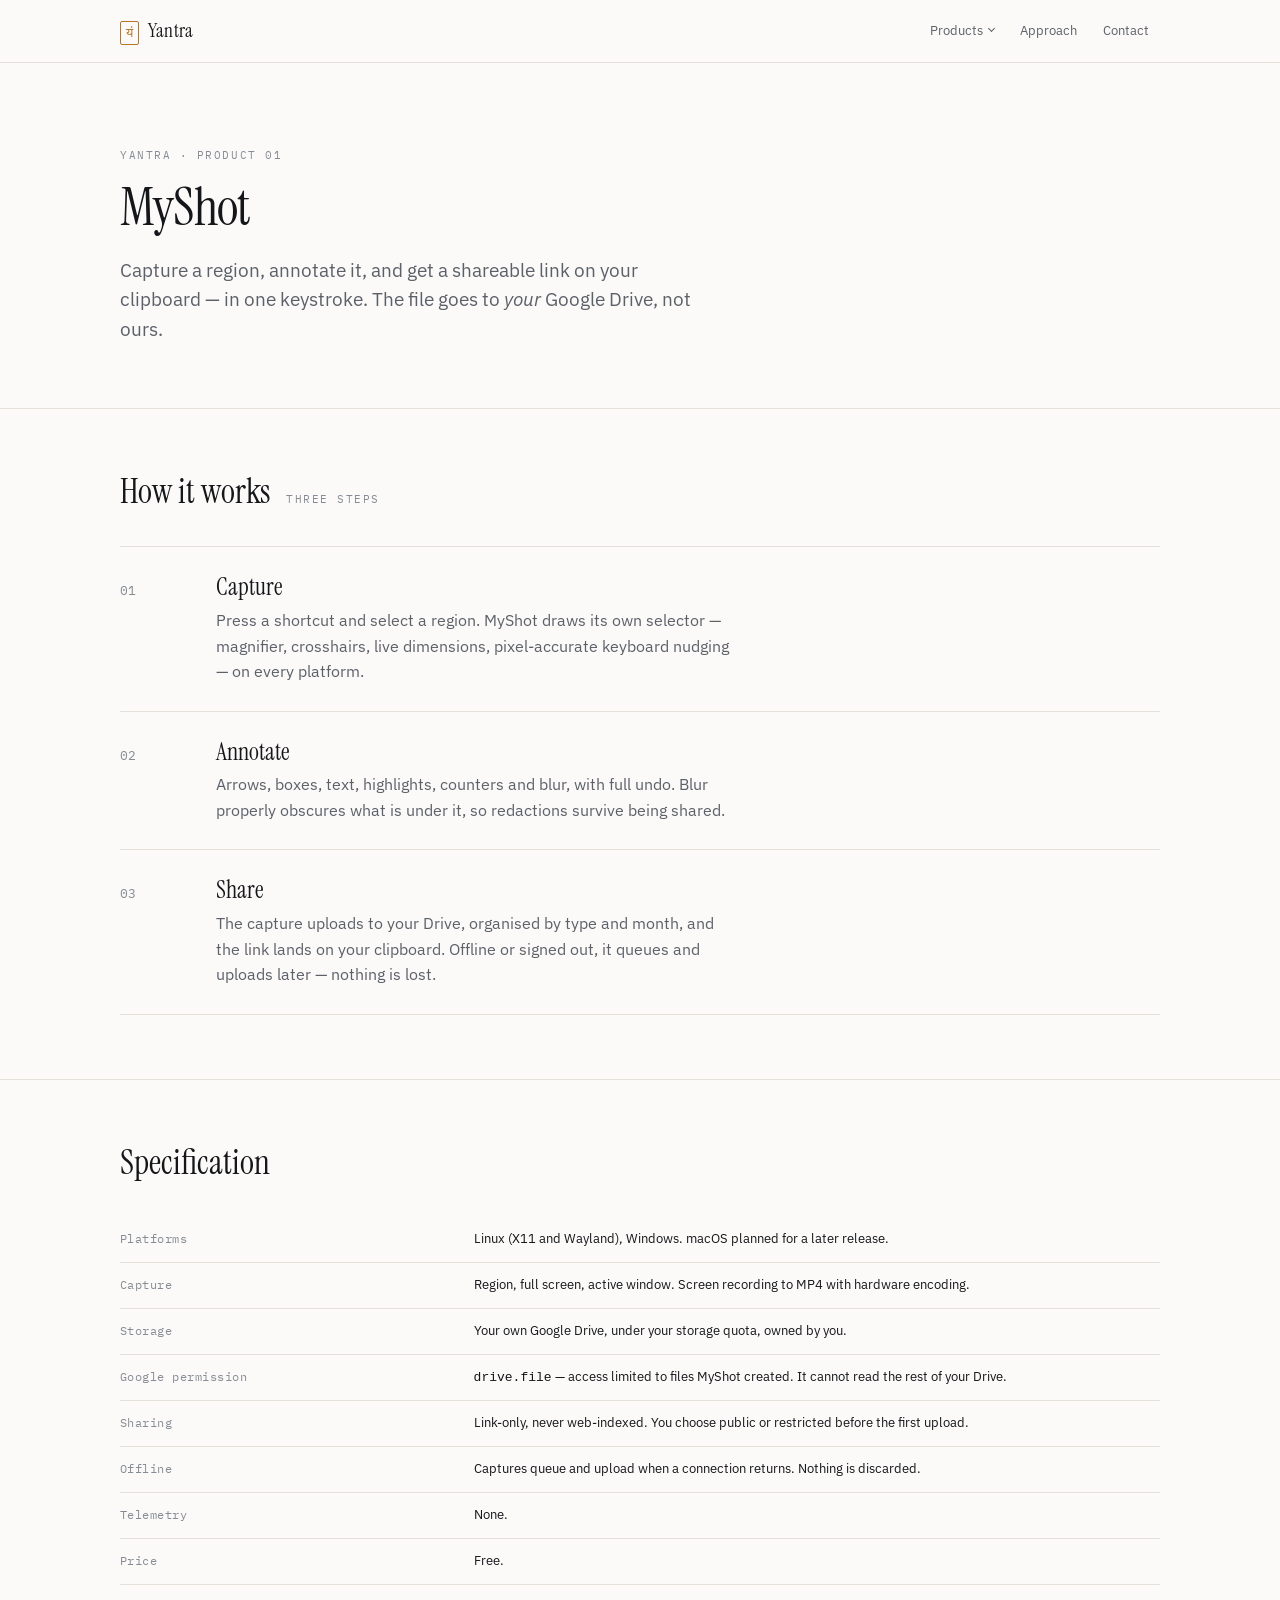
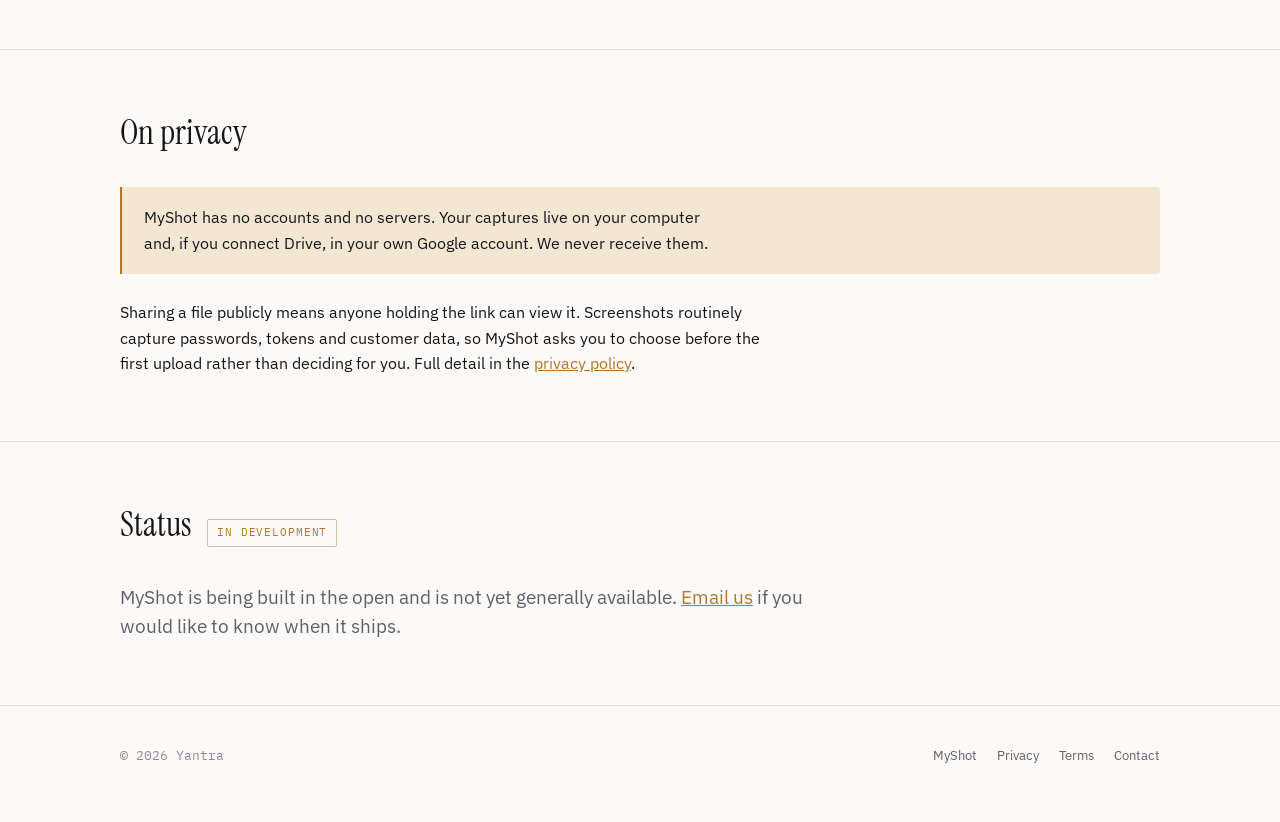
==== myshot.html @ 0539011c "Rebuild as the Yantra company site with product navigation Company homepage for Yantra, with MyShot " ====
<!DOCTYPE html>
<html lang="en">
<head>
<title>MyShot by Yantra</title>
<meta name="description" content="Screenshots and screen recording that upload to your own Google Drive and put a shareable link on your clipboard.">
<meta charset="utf-8">
<meta name="viewport" content="width=device-width, initial-scale=1">
<link rel="preconnect" href="https://fonts.googleapis.com">
<link rel="preconnect" href="https://fonts.gstatic.com" crossorigin>
<link rel="stylesheet" href="https://fonts.googleapis.com/css2?family=IBM+Plex+Mono:wght@400&family=IBM+Plex+Sans:wght@400;600&family=Instrument+Serif&display=swap">
<link rel="stylesheet" href="style.css">
</head>
<body>
<header class="masthead">
  <div class="wrap">
    <a class="mark" href="index.html"><span class="glyph">यं</span>Yantra</a>
    <nav class="nav" aria-label="Primary">
      <details class="menu">
        <summary aria-haspopup="true">Products</summary>
        <div class="menu-panel">
          <a class="menu-item" href="myshot.html"><b>MyShot</b><span>Screenshots and recordings, shared to your own Drive</span></a>
          <a class="menu-item" href="index.html#products"><b>Product Search for Shopify</b><span>Search that understands intent, not keywords</span></a>
          <a class="menu-item" href="index.html#products"><b>Conversion Tracking for Shopify</b><span>Attribution and analytics for merchants</span></a>
        </div>
      </details>
      <a href="index.html#approach">Approach</a>
      <a href="index.html#contact">Contact</a>
    </nav>
  </div>
</header>
<main>
<section class="hero">
  <div class="wrap">
    <p class="label" style="margin-bottom:16px">Yantra · Product 01</p>
    <h1>MyShot</h1>
    <p class="lede">Capture a region, annotate it, and get a shareable link on your clipboard — in one
    keystroke. The file goes to <em>your</em> Google Drive, not ours.</p>
  </div>
</section>

<section class="section">
  <div class="wrap">
    <div class="section-head"><h2>How it works</h2><span class="label">Three steps</span></div>
    <div class="ledger">
      <div class="entry">
        <span class="entry-index">01</span>
        <span class="entry-body">
          <span class="entry-name">Capture</span>
          <span class="entry-desc">Press a shortcut and select a region. MyShot draws its own selector —
          magnifier, crosshairs, live dimensions, pixel-accurate keyboard nudging — on every platform.</span>
        </span>
      </div>
      <div class="entry">
        <span class="entry-index">02</span>
        <span class="entry-body">
          <span class="entry-name">Annotate</span>
          <span class="entry-desc">Arrows, boxes, text, highlights, counters and blur, with full undo.
          Blur properly obscures what is under it, so redactions survive being shared.</span>
        </span>
      </div>
      <div class="entry">
        <span class="entry-index">03</span>
        <span class="entry-body">
          <span class="entry-name">Share</span>
          <span class="entry-desc">The capture uploads to your Drive, organised by type and month, and the
          link lands on your clipboard. Offline or signed out, it queues and uploads later — nothing is lost.</span>
        </span>
      </div>
    </div>
  </div>
</section>

<section class="section">
  <div class="wrap">
    <div class="section-head"><h2>Specification</h2></div>
    <div class="table-scroll">
      <table class="spec">
        <tbody>
          <tr><th>Platforms</th><td>Linux (X11 and Wayland), Windows. macOS planned for a later release.</td></tr>
          <tr><th>Capture</th><td>Region, full screen, active window. Screen recording to MP4 with hardware encoding.</td></tr>
          <tr><th>Storage</th><td>Your own Google Drive, under your storage quota, owned by you.</td></tr>
          <tr><th>Google permission</th><td><code>drive.file</code> — access limited to files MyShot created. It cannot read the rest of your Drive.</td></tr>
          <tr><th>Sharing</th><td>Link-only, never web-indexed. You choose public or restricted before the first upload.</td></tr>
          <tr><th>Offline</th><td>Captures queue and upload when a connection returns. Nothing is discarded.</td></tr>
          <tr><th>Telemetry</th><td>None.</td></tr>
          <tr><th>Price</th><td>Free.</td></tr>
        </tbody>
      </table>
    </div>
  </div>
</section>

<section class="section">
  <div class="wrap">
    <div class="section-head"><h2>On privacy</h2></div>
    <div class="note">
      <p>MyShot has no accounts and no servers. Your captures live on your computer and, if you connect
      Drive, in your own Google account. We never receive them.</p>
    </div>
    <p>Sharing a file publicly means anyone holding the link can view it. Screenshots routinely capture
    passwords, tokens and customer data, so MyShot asks you to choose before the first upload rather than
    deciding for you. Full detail in the <a href="privacy.html" style="color:var(--brass)">privacy policy</a>.</p>
  </div>
</section>

<section class="section">
  <div class="wrap">
    <div class="section-head"><h2>Status</h2><span class="chip building">In development</span></div>
    <p class="lede">MyShot is being built in the open and is not yet generally available.
    <a href="mailto:aryavikram06@gmail.com" style="color:var(--brass)">Email us</a> if you would like to know when it ships.</p>
  </div>
</section>
</main>
<footer class="foot">
  <div class="wrap">
    <span class="colophon">© 2026 Yantra</span>
    <nav class="foot-links" aria-label="Footer">
      <a href="myshot.html">MyShot</a>
      <a href="privacy.html">Privacy</a>
      <a href="terms.html">Terms</a>
      <a href="mailto:aryavikram06@gmail.com">Contact</a>
    </nav>
  </div>
</footer>
<script>
  // Close the products menu on outside click or Escape.
  document.addEventListener('click', function (e) {
    document.querySelectorAll('details.menu[open]').forEach(function (d) {
      if (!d.contains(e.target)) d.removeAttribute('open');
    });
  });
  document.addEventListener('keydown', function (e) {
    if (e.key === 'Escape') {
      document.querySelectorAll('details.menu[open]').forEach(function (d) {
        d.removeAttribute('open');
      });
    }
  });
</script>
</body>
</html>
---- style.css ----
/* Yantra — instrument-panel design system.
   Light is the base palette; dark redefines tokens only. */

:root {
  --paper:   #FBFAF8;
  --surface: #FFFFFF;
  --ink:     #14161A;
  --muted:   #5C6169;
  --faint:   #868C95;
  --rule:    #E4E1DB;
  --rule-strong: #CFCBC3;
  --brass:   #B4762A;
  --brass-soft: #F3E7D4;
  --ok:      #2F6B4F;

  --measure: 66ch;
  --gutter: 20px;
  --max: 1080px;

  --step--1: 0.8125rem;
  --step-0:  1rem;
  --step-1:  1.1875rem;
  --step-2:  1.5rem;
  --step-3:  2.125rem;
  --step-4:  3.25rem;

  --sans: "IBM Plex Sans", -apple-system, BlinkMacSystemFont, "Segoe UI", sans-serif;
  --serif: "Instrument Serif", Georgia, "Times New Roman", serif;
  --mono: "IBM Plex Mono", ui-monospace, "SF Mono", Menlo, monospace;
}

@media (prefers-color-scheme: dark) {
  :root:not([data-theme="light"]) {
    --paper:   #0F1216;
    --surface: #171B21;
    --ink:     #ECEDEF;
    --muted:   #98A0AA;
    --faint:   #6E7681;
    --rule:    #262C34;
    --rule-strong: #39424D;
    --brass:   #D69A4A;
    --brass-soft: #2A2218;
    --ok:      #63B08A;
  }
}
:root[data-theme="dark"] {
  --paper:#0F1216; --surface:#171B21; --ink:#ECEDEF; --muted:#98A0AA;
  --faint:#6E7681; --rule:#262C34; --rule-strong:#39424D;
  --brass:#D69A4A; --brass-soft:#2A2218; --ok:#63B08A;
}

*, *::before, *::after { box-sizing: border-box; }

html { -webkit-text-size-adjust: 100%; }

body {
  margin: 0;
  background: var(--paper);
  color: var(--ink);
  font-family: var(--sans);
  font-size: var(--step-0);
  line-height: 1.6;
  -webkit-font-smoothing: antialiased;
}

.wrap {
  max-width: var(--max);
  margin-inline: auto;
  padding-inline: var(--gutter);
}

a { color: inherit; }
a:focus-visible, button:focus-visible, summary:focus-visible {
  outline: 2px solid var(--brass);
  outline-offset: 3px;
  border-radius: 2px;
}

/* ---------- masthead ---------- */

.masthead {
  position: sticky;
  top: 0;
  z-index: 20;
  background: color-mix(in srgb, var(--paper) 88%, transparent);
  backdrop-filter: blur(10px);
  border-bottom: 1px solid var(--rule);
}
.masthead .wrap {
  display: flex;
  align-items: center;
  gap: 28px;
  min-height: 62px;
}

.mark {
  display: inline-flex;
  align-items: baseline;
  gap: 9px;
  text-decoration: none;
  font-family: var(--serif);
  font-size: var(--step-1);
  letter-spacing: 0.01em;
  margin-right: auto;
}
.mark .glyph {
  font-family: var(--mono);
  font-size: 0.68em;
  color: var(--brass);
  border: 1px solid var(--brass);
  border-radius: 2px;
  padding: 1px 5px;
  letter-spacing: 0;
}

.nav { display: flex; align-items: center; gap: 4px; flex-wrap: wrap; }
.nav a, .nav summary {
  font-size: var(--step--1);
  text-decoration: none;
  color: var(--muted);
  padding: 7px 11px;
  border-radius: 3px;
  cursor: pointer;
  white-space: nowrap;
}
.nav a:hover, .nav summary:hover { color: var(--ink); background: var(--brass-soft); }
.nav a[aria-current="page"] { color: var(--ink); }

/* products menu */
.menu { position: relative; }
.menu > summary { list-style: none; display: inline-flex; align-items: center; gap: 6px; }
.menu > summary::-webkit-details-marker { display: none; }
.menu > summary::after {
  content: "";
  width: 5px; height: 5px;
  border-right: 1.5px solid currentColor;
  border-bottom: 1.5px solid currentColor;
  transform: translateY(-2px) rotate(45deg);
}
.menu[open] > summary { color: var(--ink); background: var(--brass-soft); }
.menu-panel {
  position: absolute;
  top: calc(100% + 8px);
  right: 0;
  min-width: 288px;
  background: var(--surface);
  border: 1px solid var(--rule);
  border-radius: 4px;
  box-shadow: 0 12px 28px rgb(0 0 0 / 0.10);
  padding: 6px;
  display: grid;
  gap: 2px;
}
.menu-item {
  display: grid;
  gap: 2px;
  padding: 10px 12px;
  border-radius: 3px;
  text-decoration: none;
}
.menu-item:hover { background: var(--brass-soft); }
.menu-item b { font-weight: 600; font-size: var(--step-0); color: var(--ink); }
.menu-item span { font-size: var(--step--1); color: var(--muted); line-height: 1.4; }

/* ---------- type ---------- */

h1, h2, h3 { text-wrap: balance; margin: 0; font-weight: 400; }
h1 { font-family: var(--serif); font-size: var(--step-4); line-height: 1.02; letter-spacing: -0.015em; }
h2 { font-family: var(--serif); font-size: var(--step-3); line-height: 1.1; }
h3 { font-size: var(--step-1); font-weight: 600; line-height: 1.3; }

p { margin: 0; max-width: var(--measure); }
.lede { font-size: var(--step-1); color: var(--muted); line-height: 1.55; }

.label {
  font-family: var(--mono);
  font-size: 0.6875rem;
  letter-spacing: 0.14em;
  text-transform: uppercase;
  color: var(--faint);
}

/* ---------- sections ---------- */

.hero { padding-block: 84px 64px; }
.hero .devanagari {
  font-size: var(--step-2);
  color: var(--brass);
  margin-bottom: 14px;
  line-height: 1;
}
.hero h1 { margin-bottom: 22px; max-width: 16ch; }
.hero .lede { max-width: 54ch; }

.section { padding-block: 64px; border-top: 1px solid var(--rule); }
.section-head { display: flex; align-items: baseline; gap: 16px; margin-bottom: 36px; flex-wrap: wrap; }
.section-head h2 { flex: 0 0 auto; }

/* ---------- product ledger ---------- */

.ledger { display: grid; gap: 0; border-top: 1px solid var(--rule); }
.entry {
  display: grid;
  grid-template-columns: 4.5rem 1fr auto;
  gap: 8px 24px;
  align-items: baseline;
  padding-block: 26px;
  border-bottom: 1px solid var(--rule);
  text-decoration: none;
}
a.entry:hover { background: color-mix(in srgb, var(--brass-soft) 55%, transparent); }
a.entry:hover .entry-name { color: var(--brass); }
.entry-index { font-family: var(--mono); font-size: var(--step--1); color: var(--faint); }
.entry-body { display: grid; gap: 7px; }
.entry-name { font-family: var(--serif); font-size: var(--step-2); line-height: 1.15; }
.entry-desc { font-size: var(--step-0); color: var(--muted); max-width: 52ch; }
.entry-meta { font-family: var(--mono); font-size: var(--step--1); color: var(--faint); }

.chip {
  font-family: var(--mono);
  font-size: 0.6875rem;
  letter-spacing: 0.08em;
  text-transform: uppercase;
  padding: 4px 9px;
  border-radius: 2px;
  border: 1px solid var(--rule-strong);
  color: var(--muted);
  white-space: nowrap;
}
.chip.live { color: var(--ok); border-color: color-mix(in srgb, var(--ok) 45%, transparent); }
.chip.building { color: var(--brass); border-color: color-mix(in srgb, var(--brass) 45%, transparent); }

/* ---------- principles ---------- */

.principles { display: grid; grid-template-columns: repeat(auto-fit, minmax(240px, 1fr)); gap: 34px; }
.principle { display: grid; gap: 9px; align-content: start; }
.principle .label { border-top: 2px solid var(--brass); padding-top: 11px; }
.principle p { font-size: var(--step--1); color: var(--muted); line-height: 1.6; }

/* ---------- spec table ---------- */

.spec { width: 100%; border-collapse: collapse; font-size: var(--step--1); }
.spec th, .spec td { text-align: left; padding: 12px 14px 12px 0; border-bottom: 1px solid var(--rule); vertical-align: top; }
.spec th { font-family: var(--mono); font-weight: 400; color: var(--faint); width: 34%; font-size: 0.75rem; letter-spacing: 0.04em; }
.spec td { color: var(--ink); }
.table-scroll { overflow-x: auto; }

/* ---------- prose (privacy / terms) ---------- */

.prose { padding-block: 56px 72px; }
.prose h2 { font-size: var(--step-2); margin-top: 48px; margin-bottom: 14px; }
.prose h3 { margin-top: 28px; margin-bottom: 8px; }
.prose p, .prose ul { margin-block: 12px; }
.prose ul { padding-left: 20px; }
.prose li { margin-block: 6px; max-width: var(--measure); }
.prose a { color: var(--brass); text-underline-offset: 2px; }

.note {
  border-left: 2px solid var(--brass);
  background: var(--brass-soft);
  padding: 18px 22px;
  margin-block: 26px;
  border-radius: 0 3px 3px 0;
}
.note p { max-width: 58ch; }

/* ---------- footer ---------- */

.foot { border-top: 1px solid var(--rule); padding-block: 40px 56px; }
.foot .wrap { display: flex; gap: 24px 40px; flex-wrap: wrap; align-items: baseline; }
.foot-links { display: flex; gap: 20px; flex-wrap: wrap; margin-left: auto; }
.foot a { font-size: var(--step--1); color: var(--muted); text-decoration: none; }
.foot a:hover { color: var(--brass); }
.foot .colophon { font-family: var(--mono); font-size: var(--step--1); color: var(--faint); }

/* ---------- responsive ---------- */

@media (max-width: 720px) {
  :root { --step-4: 2.375rem; --step-3: 1.75rem; }
  .hero { padding-block: 52px 44px; }
  .section { padding-block: 48px; }
  .masthead .wrap { gap: 12px; min-height: 56px; flex-wrap: wrap; padding-block: 10px; }
  .nav { width: 100%; justify-content: flex-start; margin-left: -11px; }
  .menu-panel { right: auto; left: 0; min-width: min(288px, calc(100vw - 40px)); }
  .entry { grid-template-columns: 1fr auto; }
  .entry-index { display: none; }
}

@media (prefers-reduced-motion: reduce) {
  *, *::before, *::after { animation-duration: 0.01ms !important; transition-duration: 0.01ms !important; }
}
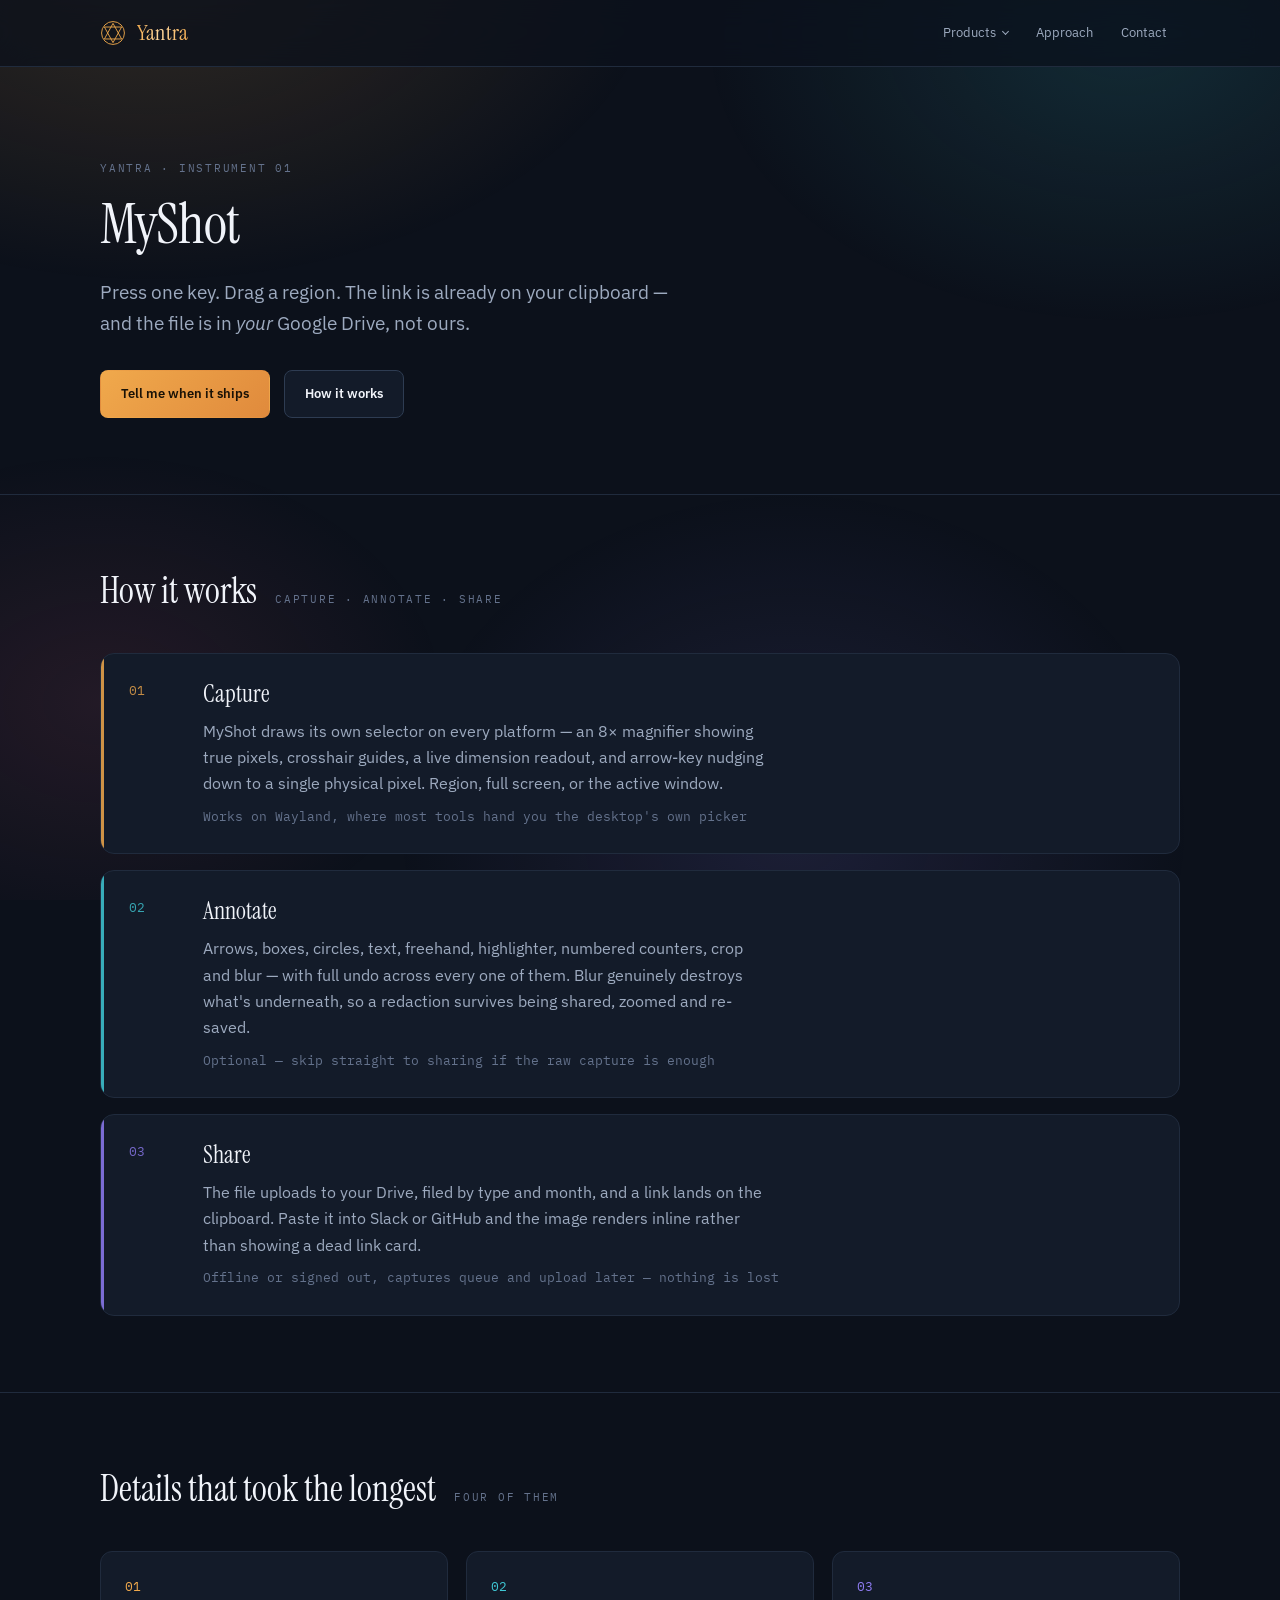
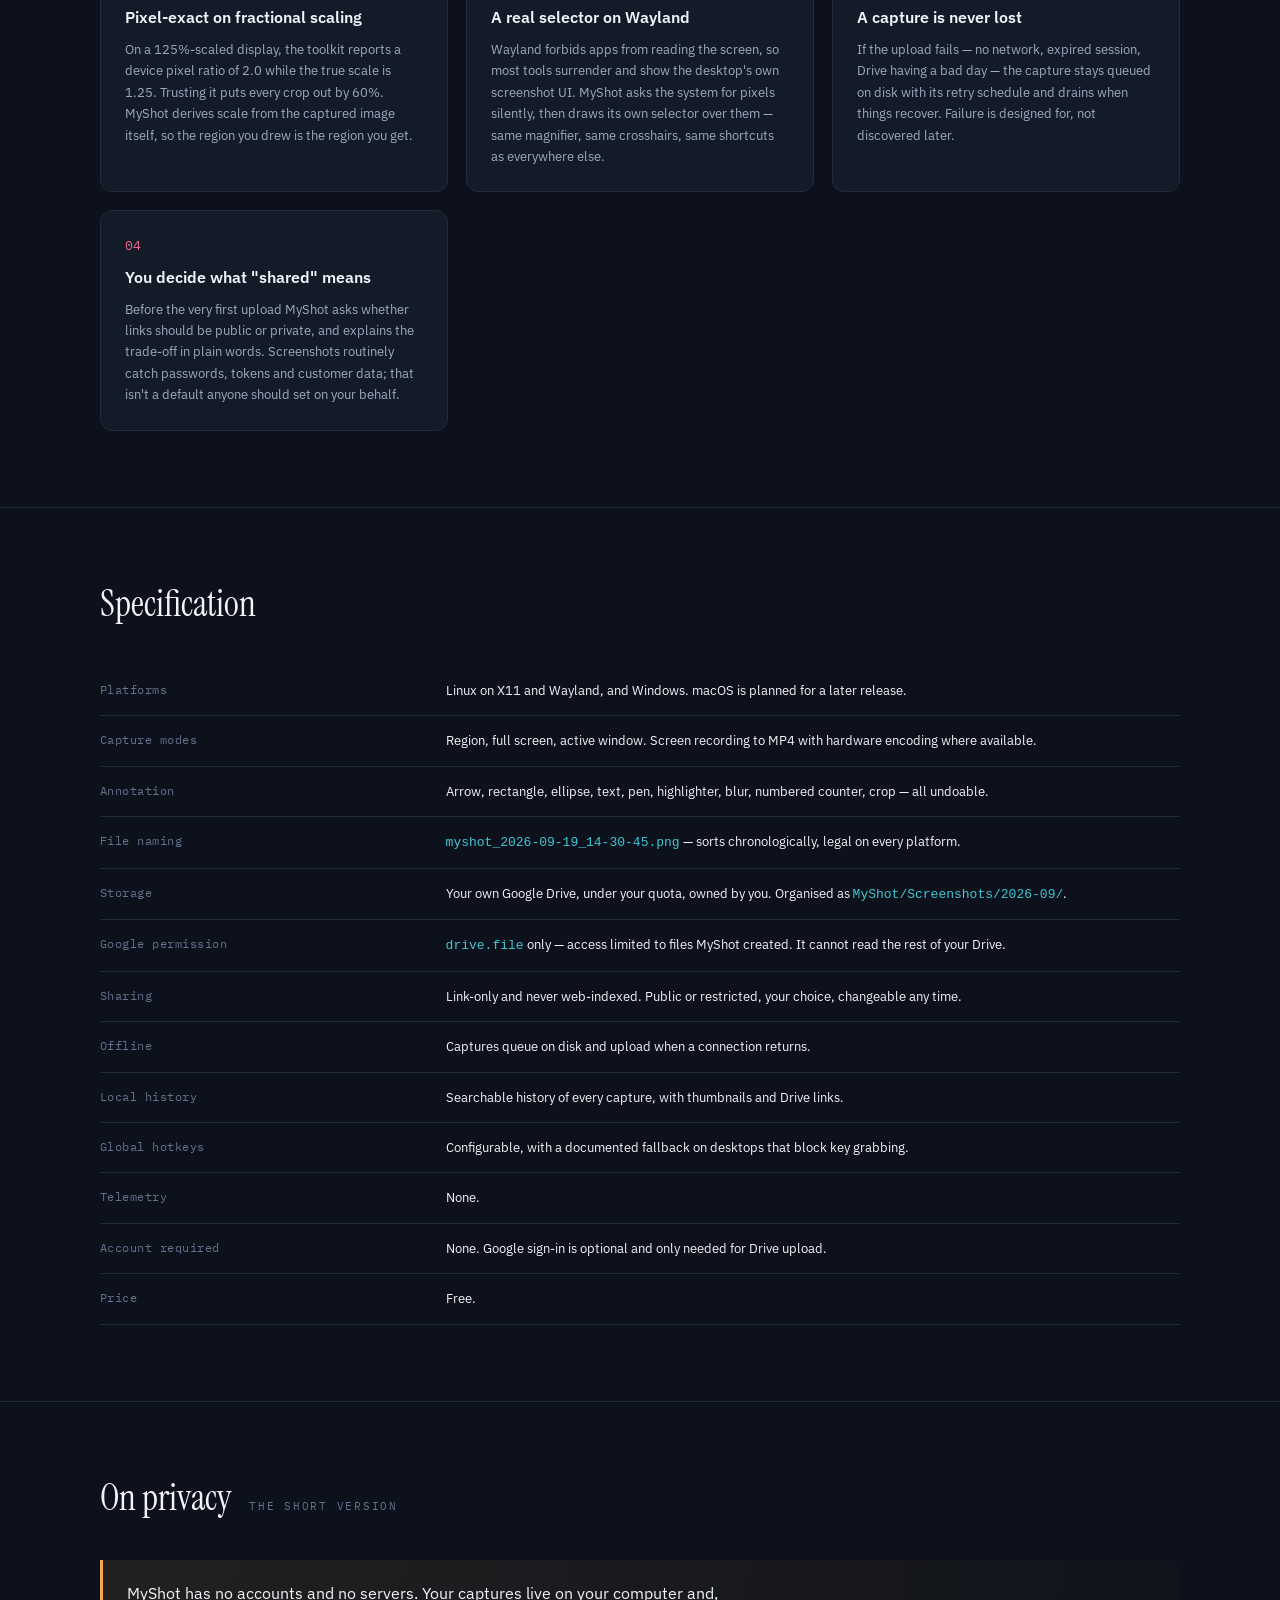
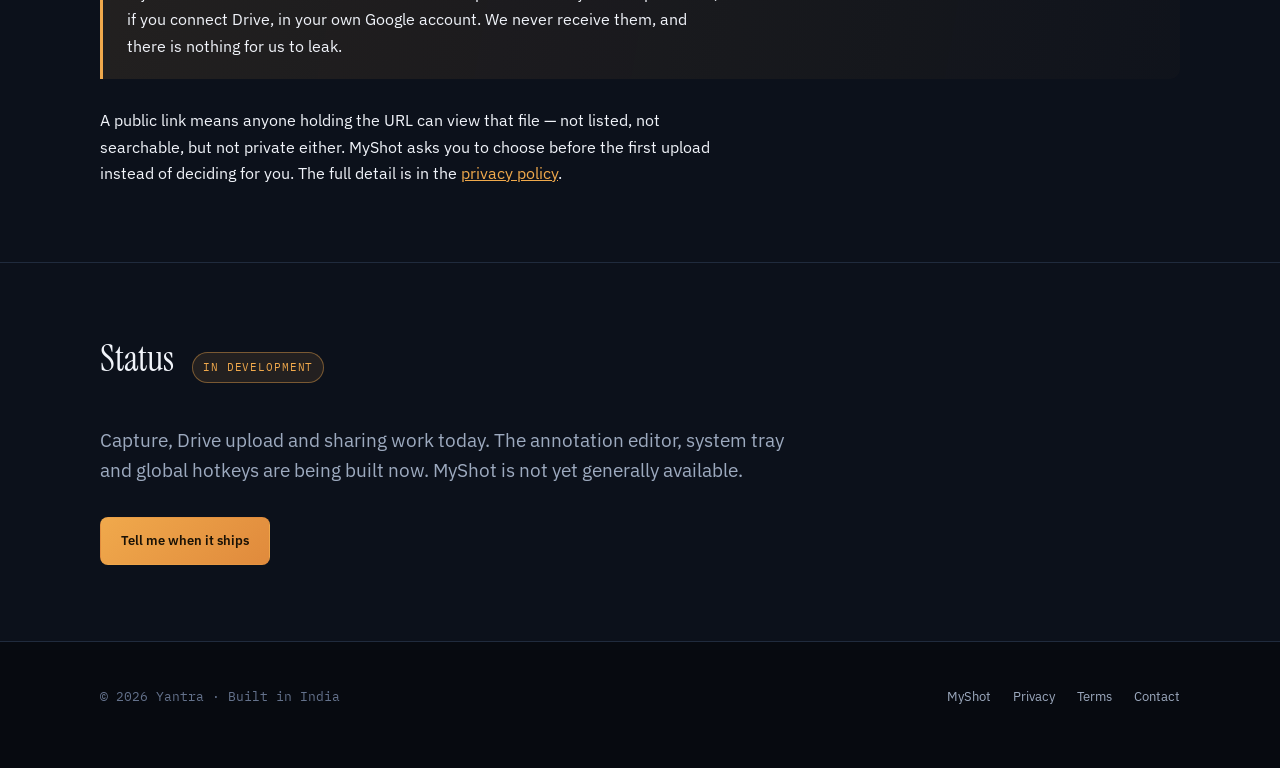
==== commit 041c54be: "Redesign: dark palette, colour-coded products, animated yantra figure The previous design read as au" ====
--- a/myshot.html
+++ b/myshot.html
@@ -2,25 +2,32 @@
 <html lang="en">
 <head>
 <title>MyShot by Yantra</title>
-<meta name="description" content="Screenshots and screen recording that upload to your own Google Drive and put a shareable link on your clipboard.">
+<meta name="description" content="Screenshots and screen recording that upload to your own Google Drive and put a shareable link on your clipboard. No servers, no telemetry, free.">
 <meta charset="utf-8">
 <meta name="viewport" content="width=device-width, initial-scale=1">
 <link rel="preconnect" href="https://fonts.googleapis.com">
 <link rel="preconnect" href="https://fonts.gstatic.com" crossorigin>
-<link rel="stylesheet" href="https://fonts.googleapis.com/css2?family=IBM+Plex+Mono:wght@400&family=IBM+Plex+Sans:wght@400;600&family=Instrument+Serif&display=swap">
+<link rel="stylesheet" href="https://fonts.googleapis.com/css2?family=IBM+Plex+Mono:wght@400&family=IBM+Plex+Sans:wght@400;600&family=Instrument+Serif:ital@0;1&display=swap">
 <link rel="stylesheet" href="style.css">
 </head>
 <body>
+<div class="aurora" aria-hidden="true"></div>
 <header class="masthead">
   <div class="wrap">
-    <a class="mark" href="index.html"><span class="glyph">यं</span>Yantra</a>
+    <a class="mark" href="index.html"><svg class="sigil" viewBox="0 0 200 200" aria-hidden="true">
+  <g fill="none" stroke="#F0A94C" stroke-width="7">
+    <circle cx="100" cy="100" r="88"/>
+    <path d="M100 26 L166 146 L34 146 Z"/>
+    <path d="M100 174 L34 54 L166 54 Z"/>
+  </g>
+</svg><span class="name">Yantra</span></a>
     <nav class="nav" aria-label="Primary">
       <details class="menu">
         <summary aria-haspopup="true">Products</summary>
         <div class="menu-panel">
-          <a class="menu-item" href="myshot.html"><b>MyShot</b><span>Screenshots and recordings, shared to your own Drive</span></a>
-          <a class="menu-item" href="index.html#products"><b>Product Search for Shopify</b><span>Search that understands intent, not keywords</span></a>
-          <a class="menu-item" href="index.html#products"><b>Conversion Tracking for Shopify</b><span>Attribution and analytics for merchants</span></a>
+          <a class="menu-item c1" href="myshot.html"><b>MyShot</b><span>Screenshots and recordings, shared from your own Drive</span></a>
+          <a class="menu-item c2" href="index.html#products"><b>Product Search for Shopify</b><span>Storefront search that reads intent, not keywords</span></a>
+          <a class="menu-item c3" href="index.html#products"><b>Conversion Tracking for Shopify</b><span>Attribution that survives the last-click lie</span></a>
         </div>
       </details>
       <a href="index.html#approach">Approach</a>
@@ -31,40 +38,88 @@
 <main>
 <section class="hero">
   <div class="wrap">
-    <p class="label" style="margin-bottom:16px">Yantra · Product 01</p>
-    <h1>MyShot</h1>
-    <p class="lede">Capture a region, annotate it, and get a shareable link on your clipboard — in one
-    keystroke. The file goes to <em>your</em> Google Drive, not ours.</p>
+    <div class="hero-copy">
+      <p class="label" style="margin-bottom:18px">Yantra · Instrument 01</p>
+      <h1>MyShot</h1>
+      <p class="lede">Press one key. Drag a region. The link is already on your clipboard — and the file is
+      in <em>your</em> Google Drive, not ours.</p>
+      <div class="cta-row">
+        <a class="btn primary" href="mailto:aryavikram06@gmail.com?subject=MyShot">Tell me when it ships</a>
+        <a class="btn" href="#how">How it works</a>
+      </div>
+    </div>
+  </div>
+</section>
+
+<section class="section" id="how">
+  <div class="wrap">
+    <div class="section-head"><h2>How it works</h2><span class="label">Capture · Annotate · Share</span></div>
+    <div class="ledger">
+      <div class="entry" style="--c: var(--brass)">
+        <span class="entry-index">01</span>
+        <span class="entry-body">
+          <span class="entry-name">Capture</span>
+          <span class="entry-desc">MyShot draws its own selector on every platform — an 8× magnifier showing
+          true pixels, crosshair guides, a live dimension readout, and arrow-key nudging down to a single
+          physical pixel. Region, full screen, or the active window.</span>
+          <span class="entry-meta">Works on Wayland, where most tools hand you the desktop's own picker</span>
+        </span>
+      </div>
+      <div class="entry" style="--c: var(--cyan)">
+        <span class="entry-index">02</span>
+        <span class="entry-body">
+          <span class="entry-name">Annotate</span>
+          <span class="entry-desc">Arrows, boxes, circles, text, freehand, highlighter, numbered counters,
+          crop and blur — with full undo across every one of them. Blur genuinely destroys what's underneath,
+          so a redaction survives being shared, zoomed and re-saved.</span>
+          <span class="entry-meta">Optional — skip straight to sharing if the raw capture is enough</span>
+        </span>
+      </div>
+      <div class="entry" style="--c: var(--violet)">
+        <span class="entry-index">03</span>
+        <span class="entry-body">
+          <span class="entry-name">Share</span>
+          <span class="entry-desc">The file uploads to your Drive, filed by type and month, and a link lands
+          on the clipboard. Paste it into Slack or GitHub and the image renders inline rather than showing a
+          dead link card.</span>
+          <span class="entry-meta">Offline or signed out, captures queue and upload later — nothing is lost</span>
+        </span>
+      </div>
+    </div>
   </div>
 </section>
 
 <section class="section">
   <div class="wrap">
-    <div class="section-head"><h2>How it works</h2><span class="label">Three steps</span></div>
-    <div class="ledger">
-      <div class="entry">
-        <span class="entry-index">01</span>
-        <span class="entry-body">
-          <span class="entry-name">Capture</span>
-          <span class="entry-desc">Press a shortcut and select a region. MyShot draws its own selector —
-          magnifier, crosshairs, live dimensions, pixel-accurate keyboard nudging — on every platform.</span>
-        </span>
+    <div class="section-head"><h2>Details that took the longest</h2><span class="label">Four of them</span></div>
+    <div class="principles">
+      <div class="principle" style="--c: var(--brass)">
+        <span class="num">01</span>
+        <h3>Pixel-exact on fractional scaling</h3>
+        <p>On a 125%-scaled display, the toolkit reports a device pixel ratio of 2.0 while the true scale is
+        1.25. Trusting it puts every crop out by 60%. MyShot derives scale from the captured image itself, so
+        the region you drew is the region you get.</p>
       </div>
-      <div class="entry">
-        <span class="entry-index">02</span>
-        <span class="entry-body">
-          <span class="entry-name">Annotate</span>
-          <span class="entry-desc">Arrows, boxes, text, highlights, counters and blur, with full undo.
-          Blur properly obscures what is under it, so redactions survive being shared.</span>
-        </span>
+      <div class="principle" style="--c: var(--cyan)">
+        <span class="num">02</span>
+        <h3>A real selector on Wayland</h3>
+        <p>Wayland forbids apps from reading the screen, so most tools surrender and show the desktop's own
+        screenshot UI. MyShot asks the system for pixels silently, then draws its own selector over them —
+        same magnifier, same crosshairs, same shortcuts as everywhere else.</p>
       </div>
-      <div class="entry">
-        <span class="entry-index">03</span>
-        <span class="entry-body">
-          <span class="entry-name">Share</span>
-          <span class="entry-desc">The capture uploads to your Drive, organised by type and month, and the
-          link lands on your clipboard. Offline or signed out, it queues and uploads later — nothing is lost.</span>
-        </span>
+      <div class="principle" style="--c: var(--violet)">
+        <span class="num">03</span>
+        <h3>A capture is never lost</h3>
+        <p>If the upload fails — no network, expired session, Drive having a bad day — the capture stays
+        queued on disk with its retry schedule and drains when things recover. Failure is designed for, not
+        discovered later.</p>
+      </div>
+      <div class="principle" style="--c: var(--rose)">
+        <span class="num">04</span>
+        <h3>You decide what "shared" means</h3>
+        <p>Before the very first upload MyShot asks whether links should be public or private, and explains
+        the trade-off in plain words. Screenshots routinely catch passwords, tokens and customer data; that
+        isn't a default anyone should set on your behalf.</p>
       </div>
     </div>
   </div>
@@ -76,13 +131,18 @@
     <div class="table-scroll">
       <table class="spec">
         <tbody>
-          <tr><th>Platforms</th><td>Linux (X11 and Wayland), Windows. macOS planned for a later release.</td></tr>
-          <tr><th>Capture</th><td>Region, full screen, active window. Screen recording to MP4 with hardware encoding.</td></tr>
-          <tr><th>Storage</th><td>Your own Google Drive, under your storage quota, owned by you.</td></tr>
-          <tr><th>Google permission</th><td><code>drive.file</code> — access limited to files MyShot created. It cannot read the rest of your Drive.</td></tr>
-          <tr><th>Sharing</th><td>Link-only, never web-indexed. You choose public or restricted before the first upload.</td></tr>
-          <tr><th>Offline</th><td>Captures queue and upload when a connection returns. Nothing is discarded.</td></tr>
+          <tr><th>Platforms</th><td>Linux on X11 and Wayland, and Windows. macOS is planned for a later release.</td></tr>
+          <tr><th>Capture modes</th><td>Region, full screen, active window. Screen recording to MP4 with hardware encoding where available.</td></tr>
+          <tr><th>Annotation</th><td>Arrow, rectangle, ellipse, text, pen, highlighter, blur, numbered counter, crop — all undoable.</td></tr>
+          <tr><th>File naming</th><td><code>myshot_2026-09-19_14-30-45.png</code> — sorts chronologically, legal on every platform.</td></tr>
+          <tr><th>Storage</th><td>Your own Google Drive, under your quota, owned by you. Organised as <code>MyShot/Screenshots/2026-09/</code>.</td></tr>
+          <tr><th>Google permission</th><td><code>drive.file</code> only — access limited to files MyShot created. It cannot read the rest of your Drive.</td></tr>
+          <tr><th>Sharing</th><td>Link-only and never web-indexed. Public or restricted, your choice, changeable any time.</td></tr>
+          <tr><th>Offline</th><td>Captures queue on disk and upload when a connection returns.</td></tr>
+          <tr><th>Local history</th><td>Searchable history of every capture, with thumbnails and Drive links.</td></tr>
+          <tr><th>Global hotkeys</th><td>Configurable, with a documented fallback on desktops that block key grabbing.</td></tr>
           <tr><th>Telemetry</th><td>None.</td></tr>
+          <tr><th>Account required</th><td>None. Google sign-in is optional and only needed for Drive upload.</td></tr>
           <tr><th>Price</th><td>Free.</td></tr>
         </tbody>
       </table>
@@ -92,28 +152,31 @@
 
 <section class="section">
   <div class="wrap">
-    <div class="section-head"><h2>On privacy</h2></div>
+    <div class="section-head"><h2>On privacy</h2><span class="label">The short version</span></div>
     <div class="note">
       <p>MyShot has no accounts and no servers. Your captures live on your computer and, if you connect
-      Drive, in your own Google account. We never receive them.</p>
+      Drive, in your own Google account. We never receive them, and there is nothing for us to leak.</p>
     </div>
-    <p>Sharing a file publicly means anyone holding the link can view it. Screenshots routinely capture
-    passwords, tokens and customer data, so MyShot asks you to choose before the first upload rather than
-    deciding for you. Full detail in the <a href="privacy.html" style="color:var(--brass)">privacy policy</a>.</p>
+    <p>A public link means anyone holding the URL can view that file — not listed, not searchable, but not
+    private either. MyShot asks you to choose before the first upload instead of deciding for you. The full
+    detail is in the <a href="privacy.html" class="glow">privacy policy</a>.</p>
   </div>
 </section>
 
 <section class="section">
   <div class="wrap">
-    <div class="section-head"><h2>Status</h2><span class="chip building">In development</span></div>
-    <p class="lede">MyShot is being built in the open and is not yet generally available.
-    <a href="mailto:aryavikram06@gmail.com" style="color:var(--brass)">Email us</a> if you would like to know when it ships.</p>
+    <div class="section-head"><h2>Status</h2><span class="chip" style="--c: var(--brass)">In development</span></div>
+    <p class="lede">Capture, Drive upload and sharing work today. The annotation editor, system tray and
+    global hotkeys are being built now. MyShot is not yet generally available.</p>
+    <div class="cta-row">
+      <a class="btn primary" href="mailto:aryavikram06@gmail.com?subject=MyShot">Tell me when it ships</a>
+    </div>
   </div>
 </section>
 </main>
 <footer class="foot">
   <div class="wrap">
-    <span class="colophon">© 2026 Yantra</span>
+    <span class="colophon">© 2026 Yantra · Built in India</span>
     <nav class="foot-links" aria-label="Footer">
       <a href="myshot.html">MyShot</a>
       <a href="privacy.html">Privacy</a>
@@ -123,18 +186,13 @@
   </div>
 </footer>
 <script>
-  // Close the products menu on outside click or Escape.
   document.addEventListener('click', function (e) {
     document.querySelectorAll('details.menu[open]').forEach(function (d) {
       if (!d.contains(e.target)) d.removeAttribute('open');
     });
   });
   document.addEventListener('keydown', function (e) {
-    if (e.key === 'Escape') {
-      document.querySelectorAll('details.menu[open]').forEach(function (d) {
-        d.removeAttribute('open');
-      });
-    }
+    if (e.key === 'Escape') document.querySelectorAll('details.menu[open]').forEach(function (d) { d.removeAttribute('open'); });
   });
 </script>
 </body>
--- a/style.css
+++ b/style.css
@@ -1,291 +1,303 @@
-/* Yantra — instrument-panel design system.
-   Light is the base palette; dark redefines tokens only. */
+/* Yantra — dark instrument panel.
+   Deliberately single-theme: the design commits to a night palette, so every
+   colour is painted explicitly and holds on any host background. */
 
 :root {
-  --paper:   #FBFAF8;
-  --surface: #FFFFFF;
-  --ink:     #14161A;
-  --muted:   #5C6169;
-  --faint:   #868C95;
-  --rule:    #E4E1DB;
-  --rule-strong: #CFCBC3;
-  --brass:   #B4762A;
-  --brass-soft: #F3E7D4;
-  --ok:      #2F6B4F;
-
-  --measure: 66ch;
+  --void:      #070A10;
+  --ground:    #0C111B;
+  --surface:   #131B29;
+  --surface-2: #1A2333;
+  --ink:       #F1F4FA;
+  --muted:     #9DAABF;
+  --faint:     #64728C;
+  --rule:      #202B3D;
+  --rule-lit:  #2E3C52;
+
+  --brass:  #F0A94C;
+  --cyan:   #3FC7D4;
+  --rose:   #F0688C;
+  --violet: #8E7BF2;
+  --ok:     #4FD18B;
+
+  --measure: 64ch;
   --gutter: 20px;
-  --max: 1080px;
+  --max: 1120px;
 
   --step--1: 0.8125rem;
   --step-0:  1rem;
   --step-1:  1.1875rem;
   --step-2:  1.5rem;
-  --step-3:  2.125rem;
-  --step-4:  3.25rem;
+  --step-3:  2.25rem;
+  --step-4:  3.5rem;
 
   --sans: "IBM Plex Sans", -apple-system, BlinkMacSystemFont, "Segoe UI", sans-serif;
   --serif: "Instrument Serif", Georgia, "Times New Roman", serif;
   --mono: "IBM Plex Mono", ui-monospace, "SF Mono", Menlo, monospace;
-}
-
-@media (prefers-color-scheme: dark) {
-  :root:not([data-theme="light"]) {
-    --paper:   #0F1216;
-    --surface: #171B21;
-    --ink:     #ECEDEF;
-    --muted:   #98A0AA;
-    --faint:   #6E7681;
-    --rule:    #262C34;
-    --rule-strong: #39424D;
-    --brass:   #D69A4A;
-    --brass-soft: #2A2218;
-    --ok:      #63B08A;
-  }
-}
-:root[data-theme="dark"] {
-  --paper:#0F1216; --surface:#171B21; --ink:#ECEDEF; --muted:#98A0AA;
-  --faint:#6E7681; --rule:#262C34; --rule-strong:#39424D;
-  --brass:#D69A4A; --brass-soft:#2A2218; --ok:#63B08A;
+
+  --ease: cubic-bezier(.22,.61,.36,1);
 }
 
 *, *::before, *::after { box-sizing: border-box; }
-
-html { -webkit-text-size-adjust: 100%; }
+html { -webkit-text-size-adjust: 100%; scroll-behavior: smooth; }
 
 body {
   margin: 0;
-  background: var(--paper);
+  background: var(--ground);
   color: var(--ink);
   font-family: var(--sans);
   font-size: var(--step-0);
-  line-height: 1.6;
+  line-height: 1.65;
   -webkit-font-smoothing: antialiased;
-}
-
-.wrap {
-  max-width: var(--max);
-  margin-inline: auto;
-  padding-inline: var(--gutter);
-}
-
+  overflow-x: hidden;
+}
+
+.wrap { max-width: var(--max); margin-inline: auto; padding-inline: var(--gutter); }
 a { color: inherit; }
 a:focus-visible, button:focus-visible, summary:focus-visible {
-  outline: 2px solid var(--brass);
-  outline-offset: 3px;
-  border-radius: 2px;
+  outline: 2px solid var(--brass); outline-offset: 3px; border-radius: 3px;
+}
+
+/* ---------- ambient field ---------- */
+
+.aurora {
+  position: fixed; inset: 0; z-index: -1; pointer-events: none;
+  background:
+    radial-gradient(52rem 34rem at 12% -6%,  rgb(240 169 76 / .17), transparent 62%),
+    radial-gradient(44rem 30rem at 88% 4%,   rgb(63 199 212 / .14), transparent 60%),
+    radial-gradient(40rem 34rem at 62% 92%,  rgb(142 123 242 / .13), transparent 62%),
+    radial-gradient(36rem 26rem at 8% 78%,   rgb(240 104 140 / .10), transparent 60%);
+  animation: drift 26s var(--ease) infinite alternate;
+}
+@keyframes drift {
+  0%   { transform: translate3d(0,0,0) scale(1); }
+  100% { transform: translate3d(0,-2.5%,0) scale(1.08); }
 }
 
 /* ---------- masthead ---------- */
 
 .masthead {
-  position: sticky;
-  top: 0;
-  z-index: 20;
-  background: color-mix(in srgb, var(--paper) 88%, transparent);
-  backdrop-filter: blur(10px);
+  position: sticky; top: 0; z-index: 30;
+  background: rgb(12 17 27 / .78);
+  backdrop-filter: blur(14px) saturate(140%);
   border-bottom: 1px solid var(--rule);
 }
-.masthead .wrap {
-  display: flex;
-  align-items: center;
-  gap: 28px;
-  min-height: 62px;
-}
-
-.mark {
-  display: inline-flex;
-  align-items: baseline;
-  gap: 9px;
-  text-decoration: none;
-  font-family: var(--serif);
-  font-size: var(--step-1);
-  letter-spacing: 0.01em;
-  margin-right: auto;
-}
-.mark .glyph {
-  font-family: var(--mono);
-  font-size: 0.68em;
-  color: var(--brass);
-  border: 1px solid var(--brass);
-  border-radius: 2px;
-  padding: 1px 5px;
-  letter-spacing: 0;
-}
-
-.nav { display: flex; align-items: center; gap: 4px; flex-wrap: wrap; }
+.masthead .wrap { display: flex; align-items: center; gap: 26px; min-height: 66px; }
+
+.mark { display: inline-flex; align-items: center; gap: 11px; text-decoration: none; margin-right: auto; }
+.mark .sigil { width: 26px; height: 26px; flex: none; }
+.mark .name {
+  font-family: var(--serif); font-size: 1.375rem; letter-spacing: .01em;
+  background: linear-gradient(96deg, var(--brass), #FFD9A0 46%, var(--brass));
+  -webkit-background-clip: text; background-clip: text; color: transparent;
+}
+
+.nav { display: flex; align-items: center; gap: 2px; flex-wrap: wrap; }
 .nav a, .nav summary {
-  font-size: var(--step--1);
-  text-decoration: none;
-  color: var(--muted);
-  padding: 7px 11px;
-  border-radius: 3px;
-  cursor: pointer;
-  white-space: nowrap;
-}
-.nav a:hover, .nav summary:hover { color: var(--ink); background: var(--brass-soft); }
-.nav a[aria-current="page"] { color: var(--ink); }
-
-/* products menu */
+  font-size: var(--step--1); text-decoration: none; color: var(--muted);
+  padding: 8px 13px; border-radius: 6px; cursor: pointer; white-space: nowrap;
+  transition: color .18s var(--ease), background .18s var(--ease);
+}
+.nav a:hover, .nav summary:hover { color: var(--ink); background: var(--surface-2); }
+
 .menu { position: relative; }
-.menu > summary { list-style: none; display: inline-flex; align-items: center; gap: 6px; }
+.menu > summary { list-style: none; display: inline-flex; align-items: center; gap: 7px; }
 .menu > summary::-webkit-details-marker { display: none; }
 .menu > summary::after {
-  content: "";
-  width: 5px; height: 5px;
-  border-right: 1.5px solid currentColor;
-  border-bottom: 1.5px solid currentColor;
-  transform: translateY(-2px) rotate(45deg);
-}
-.menu[open] > summary { color: var(--ink); background: var(--brass-soft); }
+  content: ""; width: 5px; height: 5px;
+  border-right: 1.5px solid currentColor; border-bottom: 1.5px solid currentColor;
+  transform: translateY(-2px) rotate(45deg); transition: transform .2s var(--ease);
+}
+.menu[open] > summary { color: var(--ink); background: var(--surface-2); }
+.menu[open] > summary::after { transform: translateY(1px) rotate(-135deg); }
 .menu-panel {
-  position: absolute;
-  top: calc(100% + 8px);
-  right: 0;
-  min-width: 288px;
-  background: var(--surface);
-  border: 1px solid var(--rule);
-  border-radius: 4px;
-  box-shadow: 0 12px 28px rgb(0 0 0 / 0.10);
-  padding: 6px;
-  display: grid;
-  gap: 2px;
-}
+  position: absolute; top: calc(100% + 10px); right: 0; min-width: 310px;
+  background: var(--surface); border: 1px solid var(--rule-lit); border-radius: 10px;
+  box-shadow: 0 20px 48px rgb(0 0 0 / .55); padding: 7px; display: grid; gap: 3px;
+  animation: pop .18s var(--ease);
+}
+@keyframes pop { from { opacity: 0; transform: translateY(-6px); } }
 .menu-item {
-  display: grid;
-  gap: 2px;
-  padding: 10px 12px;
-  border-radius: 3px;
-  text-decoration: none;
-}
-.menu-item:hover { background: var(--brass-soft); }
+  display: grid; gap: 3px; padding: 11px 13px; border-radius: 7px; text-decoration: none;
+  border-left: 2px solid transparent; transition: background .16s, border-color .16s;
+}
+.menu-item:hover { background: var(--surface-2); }
+.menu-item.c1:hover { border-left-color: var(--brass); }
+.menu-item.c2:hover { border-left-color: var(--cyan); }
+.menu-item.c3:hover { border-left-color: var(--rose); }
 .menu-item b { font-weight: 600; font-size: var(--step-0); color: var(--ink); }
-.menu-item span { font-size: var(--step--1); color: var(--muted); line-height: 1.4; }
+.menu-item span { font-size: var(--step--1); color: var(--muted); line-height: 1.45; }
 
 /* ---------- type ---------- */
 
 h1, h2, h3 { text-wrap: balance; margin: 0; font-weight: 400; }
-h1 { font-family: var(--serif); font-size: var(--step-4); line-height: 1.02; letter-spacing: -0.015em; }
-h2 { font-family: var(--serif); font-size: var(--step-3); line-height: 1.1; }
-h3 { font-size: var(--step-1); font-weight: 600; line-height: 1.3; }
-
+h1 { font-family: var(--serif); font-size: var(--step-4); line-height: 1.04; letter-spacing: -.015em; }
+h2 { font-family: var(--serif); font-size: var(--step-3); line-height: 1.12; }
+h3 { font-size: var(--step-1); font-weight: 600; line-height: 1.35; }
 p { margin: 0; max-width: var(--measure); }
-.lede { font-size: var(--step-1); color: var(--muted); line-height: 1.55; }
-
+.lede { font-size: var(--step-1); color: var(--muted); line-height: 1.6; }
 .label {
-  font-family: var(--mono);
-  font-size: 0.6875rem;
-  letter-spacing: 0.14em;
-  text-transform: uppercase;
-  color: var(--faint);
-}
+  font-family: var(--mono); font-size: .6875rem; letter-spacing: .16em;
+  text-transform: uppercase; color: var(--faint);
+}
+.glow { color: var(--brass); }
+
+/* ---------- hero ---------- */
+
+.hero { padding-block: 92px 76px; position: relative; }
+.hero .wrap { display: grid; grid-template-columns: minmax(0,1fr) auto; gap: 56px; align-items: center; }
+.hero-copy { animation: rise .7s var(--ease) both; }
+.hero .devanagari {
+  font-size: var(--step-2); color: var(--brass); margin-bottom: 16px; line-height: 1;
+  text-shadow: 0 0 28px rgb(240 169 76 / .45);
+}
+.hero h1 { margin-bottom: 24px; max-width: 15ch; }
+.hero h1 .accent {
+  background: linear-gradient(100deg, var(--brass), var(--rose) 55%, var(--violet));
+  -webkit-background-clip: text; background-clip: text; color: transparent;
+}
+.hero .lede { max-width: 52ch; }
+@keyframes rise { from { opacity: 0; transform: translateY(14px); } }
+
+.sigil-large { width: min(330px, 34vw); height: auto; animation: rise .9s var(--ease) both .12s; }
+.sigil-large .spin { transform-origin: 100px 100px; animation: spin 68s linear infinite; }
+.sigil-large .spin-r { transform-origin: 100px 100px; animation: spin 92s linear infinite reverse; }
+.sigil-large .pulse { animation: breathe 6.5s var(--ease) infinite alternate; }
+@keyframes spin { to { transform: rotate(360deg); } }
+@keyframes breathe { from { opacity: .35; } to { opacity: .95; } }
+
+.cta-row { display: flex; gap: 14px; flex-wrap: wrap; margin-top: 32px; }
+.btn {
+  display: inline-flex; align-items: center; gap: 9px; text-decoration: none;
+  font-size: var(--step--1); font-weight: 600; padding: 12px 20px; border-radius: 8px;
+  border: 1px solid var(--rule-lit); color: var(--ink); background: var(--surface);
+  transition: transform .18s var(--ease), border-color .18s, box-shadow .18s;
+}
+.btn:hover { transform: translateY(-2px); border-color: var(--rule-lit); box-shadow: 0 10px 26px rgb(0 0 0 / .4); }
+.btn.primary {
+  background: linear-gradient(135deg, var(--brass), #E08A3C);
+  color: #1A1206; border-color: transparent;
+}
+.btn.primary:hover { box-shadow: 0 12px 32px rgb(240 169 76 / .34); }
 
 /* ---------- sections ---------- */
 
-.hero { padding-block: 84px 64px; }
-.hero .devanagari {
-  font-size: var(--step-2);
-  color: var(--brass);
-  margin-bottom: 14px;
-  line-height: 1;
-}
-.hero h1 { margin-bottom: 22px; max-width: 16ch; }
-.hero .lede { max-width: 54ch; }
-
-.section { padding-block: 64px; border-top: 1px solid var(--rule); }
-.section-head { display: flex; align-items: baseline; gap: 16px; margin-bottom: 36px; flex-wrap: wrap; }
-.section-head h2 { flex: 0 0 auto; }
+.section { padding-block: 76px; border-top: 1px solid var(--rule); position: relative; }
+.section-head { display: flex; align-items: baseline; gap: 18px; margin-bottom: 42px; flex-wrap: wrap; }
 
 /* ---------- product ledger ---------- */
 
-.ledger { display: grid; gap: 0; border-top: 1px solid var(--rule); }
+.ledger { display: grid; gap: 16px; }
 .entry {
-  display: grid;
-  grid-template-columns: 4.5rem 1fr auto;
-  gap: 8px 24px;
-  align-items: baseline;
-  padding-block: 26px;
-  border-bottom: 1px solid var(--rule);
-  text-decoration: none;
-}
-a.entry:hover { background: color-mix(in srgb, var(--brass-soft) 55%, transparent); }
-a.entry:hover .entry-name { color: var(--brass); }
-.entry-index { font-family: var(--mono); font-size: var(--step--1); color: var(--faint); }
-.entry-body { display: grid; gap: 7px; }
-.entry-name { font-family: var(--serif); font-size: var(--step-2); line-height: 1.15; }
-.entry-desc { font-size: var(--step-0); color: var(--muted); max-width: 52ch; }
+  display: grid; grid-template-columns: 3rem 1fr auto; gap: 10px 26px; align-items: start;
+  padding: 26px 28px; text-decoration: none; position: relative; overflow: hidden;
+  background: var(--surface); border: 1px solid var(--rule); border-radius: 14px;
+  transition: transform .22s var(--ease), border-color .22s, box-shadow .22s;
+}
+.entry::before {
+  content: ""; position: absolute; inset: 0 auto 0 0; width: 3px;
+  background: var(--c, var(--brass)); opacity: .85;
+}
+.entry::after {
+  content: ""; position: absolute; inset: 0; pointer-events: none;
+  background: radial-gradient(28rem 12rem at 0% 0%, color-mix(in srgb, var(--c, var(--brass)) 14%, transparent), transparent 70%);
+  opacity: 0; transition: opacity .28s var(--ease);
+}
+.entry:hover { transform: translateY(-3px); border-color: var(--rule-lit); box-shadow: 0 16px 40px rgb(0 0 0 / .45); }
+.entry:hover::after { opacity: 1; }
+a.entry:hover .entry-name { color: var(--c, var(--brass)); }
+.entry-index { font-family: var(--mono); font-size: var(--step--1); color: var(--c, var(--brass)); opacity: .8; }
+.entry-body { display: grid; gap: 9px; min-width: 0; }
+.entry-name { font-family: var(--serif); font-size: var(--step-2); line-height: 1.2; transition: color .2s; }
+.entry-desc { font-size: var(--step-0); color: var(--muted); max-width: 56ch; }
 .entry-meta { font-family: var(--mono); font-size: var(--step--1); color: var(--faint); }
+.tags { display: flex; gap: 7px; flex-wrap: wrap; margin-top: 3px; }
+.tag {
+  font-family: var(--mono); font-size: .6875rem; padding: 3px 8px; border-radius: 4px;
+  background: var(--surface-2); color: var(--muted); border: 1px solid var(--rule);
+}
 
 .chip {
-  font-family: var(--mono);
-  font-size: 0.6875rem;
-  letter-spacing: 0.08em;
-  text-transform: uppercase;
-  padding: 4px 9px;
-  border-radius: 2px;
-  border: 1px solid var(--rule-strong);
-  color: var(--muted);
-  white-space: nowrap;
-}
-.chip.live { color: var(--ok); border-color: color-mix(in srgb, var(--ok) 45%, transparent); }
-.chip.building { color: var(--brass); border-color: color-mix(in srgb, var(--brass) 45%, transparent); }
+  font-family: var(--mono); font-size: .6875rem; letter-spacing: .08em; text-transform: uppercase;
+  padding: 5px 10px; border-radius: 999px; white-space: nowrap;
+  border: 1px solid color-mix(in srgb, var(--c, var(--brass)) 42%, transparent);
+  color: var(--c, var(--brass));
+  background: color-mix(in srgb, var(--c, var(--brass)) 10%, transparent);
+}
+.chip.live { --c: var(--ok); }
 
 /* ---------- principles ---------- */
 
-.principles { display: grid; grid-template-columns: repeat(auto-fit, minmax(240px, 1fr)); gap: 34px; }
-.principle { display: grid; gap: 9px; align-content: start; }
-.principle .label { border-top: 2px solid var(--brass); padding-top: 11px; }
-.principle p { font-size: var(--step--1); color: var(--muted); line-height: 1.6; }
+.principles { display: grid; grid-template-columns: repeat(auto-fit, minmax(258px, 1fr)); gap: 18px; }
+.principle {
+  display: grid; gap: 10px; align-content: start; padding: 24px;
+  background: var(--surface); border: 1px solid var(--rule); border-radius: 12px;
+  transition: border-color .2s, transform .2s var(--ease);
+}
+.principle:hover { transform: translateY(-2px); border-color: var(--rule-lit); }
+.principle .num {
+  font-family: var(--mono); font-size: var(--step--1); color: var(--c, var(--brass));
+}
+.principle h3 { font-size: var(--step-0); }
+.principle p { font-size: var(--step--1); color: var(--muted); line-height: 1.65; }
 
 /* ---------- spec table ---------- */
 
-.spec { width: 100%; border-collapse: collapse; font-size: var(--step--1); }
-.spec th, .spec td { text-align: left; padding: 12px 14px 12px 0; border-bottom: 1px solid var(--rule); vertical-align: top; }
-.spec th { font-family: var(--mono); font-weight: 400; color: var(--faint); width: 34%; font-size: 0.75rem; letter-spacing: 0.04em; }
+.spec { width: 100%; border-collapse: collapse; font-size: var(--step--1); min-width: 32rem; }
+.spec th, .spec td { text-align: left; padding: 14px 16px 14px 0; border-bottom: 1px solid var(--rule); vertical-align: top; }
+.spec th { font-family: var(--mono); font-weight: 400; color: var(--faint); width: 32%; font-size: .75rem; letter-spacing: .04em; }
 .spec td { color: var(--ink); }
+.spec code { color: var(--cyan); }
 .table-scroll { overflow-x: auto; }
 
-/* ---------- prose (privacy / terms) ---------- */
-
-.prose { padding-block: 56px 72px; }
-.prose h2 { font-size: var(--step-2); margin-top: 48px; margin-bottom: 14px; }
-.prose h3 { margin-top: 28px; margin-bottom: 8px; }
-.prose p, .prose ul { margin-block: 12px; }
-.prose ul { padding-left: 20px; }
-.prose li { margin-block: 6px; max-width: var(--measure); }
-.prose a { color: var(--brass); text-underline-offset: 2px; }
+/* ---------- prose ---------- */
+
+.prose { padding-block: 60px 84px; }
+.prose h2 { font-size: var(--step-2); margin-top: 52px; margin-bottom: 14px; color: var(--ink); }
+.prose h3 { margin-top: 30px; margin-bottom: 8px; color: var(--brass); }
+.prose p, .prose ul { margin-block: 13px; color: var(--muted); }
+.prose ul { padding-left: 21px; }
+.prose li { margin-block: 7px; max-width: var(--measure); }
+.prose a { color: var(--cyan); text-underline-offset: 2px; }
+.prose strong { color: var(--ink); }
+.prose table { width: 100%; border-collapse: collapse; font-size: var(--step--1); margin-block: 18px; }
+.prose th, .prose td { text-align: left; padding: 11px 14px 11px 0; border-bottom: 1px solid var(--rule); vertical-align: top; color: var(--muted); }
+.prose th { color: var(--faint); font-weight: 600; width: 34%; }
+.prose code { font-family: var(--mono); font-size: .875em; color: var(--cyan); background: var(--surface-2); padding: 2px 6px; border-radius: 4px; }
 
 .note {
-  border-left: 2px solid var(--brass);
-  background: var(--brass-soft);
-  padding: 18px 22px;
-  margin-block: 26px;
-  border-radius: 0 3px 3px 0;
-}
-.note p { max-width: 58ch; }
+  border-left: 3px solid var(--brass);
+  background: linear-gradient(100deg, rgb(240 169 76 / .10), rgb(240 169 76 / .02));
+  padding: 20px 24px; margin-block: 28px; border-radius: 0 10px 10px 0;
+}
+.note p { max-width: 60ch; color: var(--ink); }
 
 /* ---------- footer ---------- */
 
-.foot { border-top: 1px solid var(--rule); padding-block: 40px 56px; }
-.foot .wrap { display: flex; gap: 24px 40px; flex-wrap: wrap; align-items: baseline; }
-.foot-links { display: flex; gap: 20px; flex-wrap: wrap; margin-left: auto; }
-.foot a { font-size: var(--step--1); color: var(--muted); text-decoration: none; }
+.foot { border-top: 1px solid var(--rule); padding-block: 44px 64px; background: var(--void); }
+.foot .wrap { display: flex; gap: 26px 44px; flex-wrap: wrap; align-items: baseline; }
+.foot-links { display: flex; gap: 22px; flex-wrap: wrap; margin-left: auto; }
+.foot a { font-size: var(--step--1); color: var(--muted); text-decoration: none; transition: color .16s; }
 .foot a:hover { color: var(--brass); }
 .foot .colophon { font-family: var(--mono); font-size: var(--step--1); color: var(--faint); }
 
 /* ---------- responsive ---------- */
 
+@media (max-width: 860px) {
+  .hero .wrap { grid-template-columns: 1fr; gap: 40px; }
+  .sigil-large { width: min(240px, 58vw); justify-self: start; }
+}
 @media (max-width: 720px) {
-  :root { --step-4: 2.375rem; --step-3: 1.75rem; }
-  .hero { padding-block: 52px 44px; }
-  .section { padding-block: 48px; }
-  .masthead .wrap { gap: 12px; min-height: 56px; flex-wrap: wrap; padding-block: 10px; }
-  .nav { width: 100%; justify-content: flex-start; margin-left: -11px; }
-  .menu-panel { right: auto; left: 0; min-width: min(288px, calc(100vw - 40px)); }
-  .entry { grid-template-columns: 1fr auto; }
+  :root { --step-4: 2.5rem; --step-3: 1.875rem; }
+  .hero { padding-block: 56px 48px; }
+  .section { padding-block: 54px; }
+  .masthead .wrap { gap: 12px; min-height: 58px; flex-wrap: wrap; padding-block: 10px; }
+  .nav { width: 100%; margin-left: -13px; }
+  .menu-panel { right: auto; left: 0; min-width: min(310px, calc(100vw - 40px)); }
+  .entry { grid-template-columns: 1fr; padding: 22px 20px 22px 24px; }
   .entry-index { display: none; }
 }
 
 @media (prefers-reduced-motion: reduce) {
-  *, *::before, *::after { animation-duration: 0.01ms !important; transition-duration: 0.01ms !important; }
-}
+  *, *::before, *::after { animation: none !important; transition-duration: .01ms !important; }
+  html { scroll-behavior: auto; }
+}
